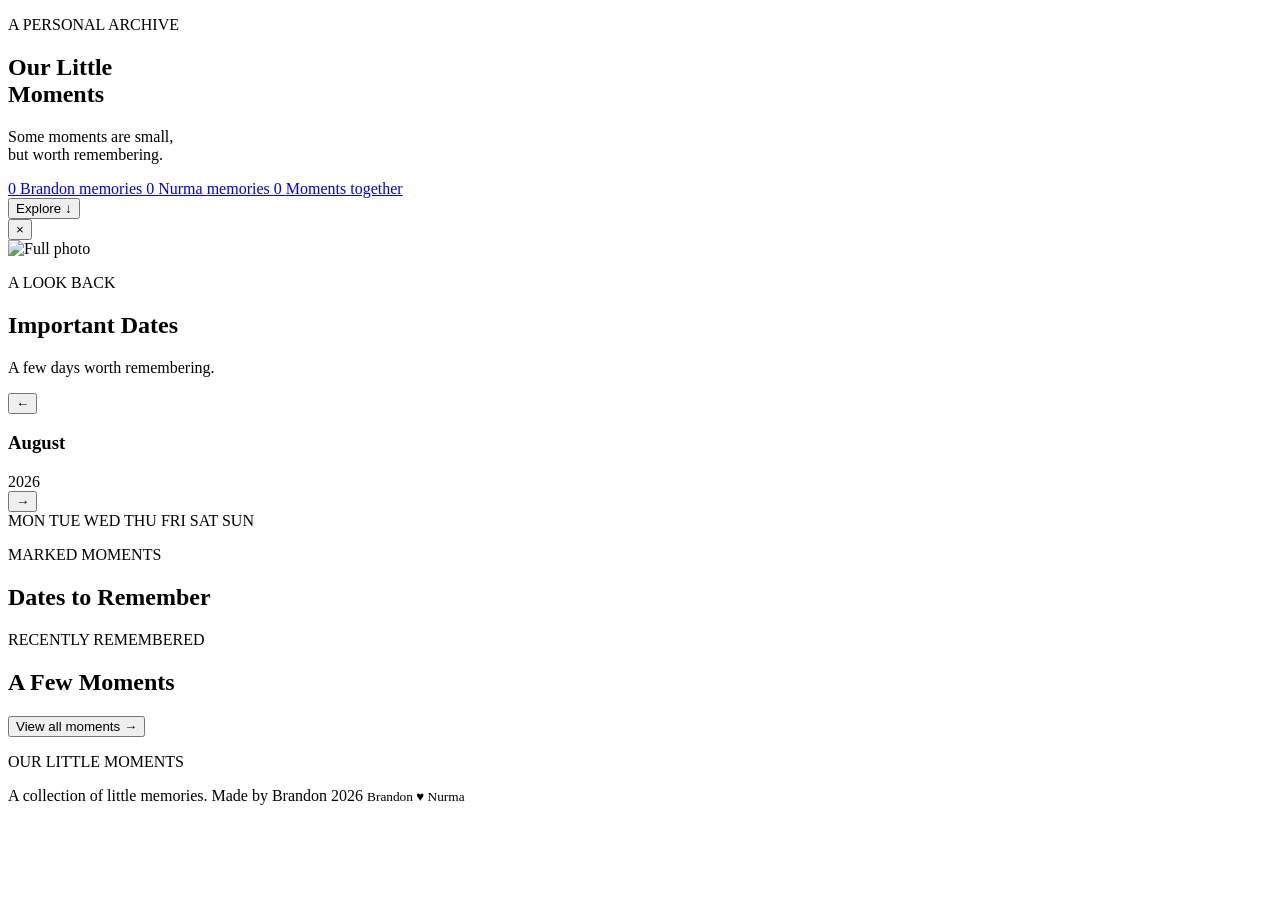
==== index.html @ 457f75f1 "Initial commit" ====
<!DOCTYPE html>
<html lang="en">

<head>

  <meta charset="UTF-8" />

  <meta
    name="viewport"
    content="width=device-width, initial-scale=1.0"
  />

  <title>Our Little Moments</title>


  <!-- =========================================
       GOOGLE FONTS
  ========================================== -->

  <link
    rel="preconnect"
    href="https://fonts.googleapis.com"
  >

  <link
    rel="preconnect"
    href="https://fonts.googleapis.com"
    crossorigin
  >

  <link
    href="https://fonts.googleapis.com/css2?family=Cormorant+Garamond:wght@400;500;600&family=DM+Sans:wght@400;500;600&display=swap"
    rel="stylesheet"
  >


  <!-- =========================================
       MAIN CSS
  ========================================== -->

  <link
    rel="stylesheet"
    href="style.css"
  />

</head>


<body>


  <!-- =========================================
       HERO
  ========================================== -->

  <section class="hero">

    <div class="hero-content">


      <p class="eyebrow">
        A PERSONAL ARCHIVE
      </p>


      <h1>
        Our Little<br>
        Moments
      </h1>


      <p class="hero-description">
        Some moments are small,<br>
        but worth remembering.
      </p>


      <!-- =====================================
           LITTLE SUMMARY
      ====================================== -->

      <div class="hero-summary">


        <!-- ===================================
             BRANDON
        ==================================== -->

        <a
          href="brandon.html"
          class="summary-item hero-summary-item"
          data-category="brandon"
        >

          <span
            id="brandonCount"
            class="summary-number"
          >
            0
          </span>

          <span class="summary-label">
            Brandon
          </span>

          <span class="summary-description">
            memories
          </span>

        </a>


        <!-- ===================================
             NURMA
        ==================================== -->

        <a
          href="nurma.html"
          class="summary-item hero-summary-item"
          data-category="nurma"
        >

          <span
            id="nurmaCount"
            class="summary-number"
          >
            0
          </span>

          <span class="summary-label">
            Nurma
          </span>

          <span class="summary-description">
            memories
          </span>

        </a>


        <!-- ===================================
             MOMENTS
        ==================================== -->

        <a
          href="moments.html"
          class="summary-item hero-summary-item"
          data-category="moments"
        >

          <span
            id="momentsCount"
            class="summary-number"
          >
            0
          </span>

          <span class="summary-label">
            Moments
          </span>

          <span class="summary-description">
            together
          </span>

        </a>


      </div>


      <!-- =====================================
           EXPLORE BUTTON
      ====================================== -->

      <button
        class="explore-button"
        onclick="scrollToMoments()"
      >

        Explore

        <span>
          ↓
        </span>

      </button>


    </div>

  </section>


  <!-- =========================================
       PHOTO LIGHTBOX
  ========================================== -->

  <div
    id="photoLightbox"
    class="photo-lightbox"
    onclick="closePhotoPreview()"
  >


    <!-- CLOSE BUTTON -->

    <button
      class="photo-lightbox-close"
      onclick="event.stopPropagation(); closePhotoPreview()"
      aria-label="Close photo"
    >
      ×
    </button>


    <!-- LIGHTBOX CONTENT -->

    <div
      class="photo-lightbox-content"
      onclick="event.stopPropagation()"
    >

      <img
        id="photoLightboxImage"
        class="photo-lightbox-image"
        src=""
        alt="Full photo"
      >


      <div
        id="photoLightboxCaption"
        class="photo-lightbox-caption"
      ></div>


    </div>

  </div>


  <!-- =========================================
       MAIN CONTENT
  ========================================== -->

  <main id="moments">


    <!-- =======================================
         CALENDAR
    ======================================== -->

    <section class="calendar-section">


      <!-- SECTION HEADING -->

      <div class="section-heading">

        <p class="eyebrow">
          A LOOK BACK
        </p>

        <h2>
          Important Dates
        </h2>

        <p>
          A few days worth remembering.
        </p>

      </div>


      <!-- =====================================
           CALENDAR CONTAINER
      ====================================== -->

      <div class="calendar-container">


        <!-- CALENDAR HEADER -->

        <div class="calendar-header">


          <!-- PREVIOUS MONTH -->

          <button
            id="previousMonth"
            class="calendar-nav"
            aria-label="Previous month"
          >
            ←
          </button>


          <!-- CURRENT MONTH -->

          <div>

            <h3 id="calendarMonth">
              August
            </h3>

            <span id="calendarYear">
              2026
            </span>

          </div>


          <!-- NEXT MONTH -->

          <button
            id="nextMonth"
            class="calendar-nav"
            aria-label="Next month"
          >
            →
          </button>


        </div>


        <!-- ===================================
             WEEKDAYS
        ==================================== -->

        <div class="calendar-weekdays">

          <span>
            MON
          </span>

          <span>
            TUE
          </span>

          <span>
            WED
          </span>

          <span>
            THU
          </span>

          <span>
            FRI
          </span>

          <span>
            SAT
          </span>

          <span>
            SUN
          </span>

        </div>


        <!-- ===================================
             CALENDAR DAYS
        ==================================== -->

        <div
          id="calendarDays"
          class="calendar-days"
        ></div>


      </div>


      <!-- =====================================
           SELECTED DATE
      ====================================== -->

      <div
        id="selectedMoment"
        class="selected-moment hidden"
      ></div>


    </section>


    <!-- =======================================
         IMPORTANT DATES LIST
    ======================================== -->

    <section class="important-section">


      <!-- SECTION HEADING -->

      <div class="section-heading">

        <p class="eyebrow">
          MARKED MOMENTS
        </p>

        <h2>
          Dates to Remember
        </h2>

      </div>


      <!-- IMPORTANT DATES -->

      <div
        id="importantDates"
        class="important-dates"
      ></div>


    </section>


    <!-- =======================================
         FEATURED MOMENTS
    ======================================== -->

    <section class="featured-section">


      <!-- SECTION HEADING -->

      <div class="section-heading">

        <p class="eyebrow">
          RECENTLY REMEMBERED
        </p>

        <h2>
          A Few Moments
        </h2>

      </div>


      <!-- FEATURED MOMENTS -->

      <div
        id="featuredMoments"
        class="featured-moments"
      ></div>


      <!-- VIEW ALL -->

      <div class="view-all-container">

        <button
          class="text-button"
          onclick="openMoments()"
        >
          View all moments →
        </button>

      </div>


    </section>


  </main>


  <!-- =========================================
       FOOTER
  ========================================== -->

  <footer>


    <!-- =====================================
         FOOTER TITLE
    ====================================== -->

    <p class="footer-title">
      OUR LITTLE MOMENTS
    </p>


    <!-- =====================================
         FOOTER SUBTITLE
    ====================================== -->

    <span class="footer-subtitle">
      A collection of little memories.
    </span>


    <!-- =====================================
         SITE CREDIT
    ====================================== -->

    <span class="site-credit">
      Made by Brandon 2026
    </span>


    <!-- =====================================
         RELATIONSHIP MARK
    ====================================== -->

    <small class="site-watermark">

      <span class="watermark-name">
        Brandon
      </span>

      <span
        class="heart-icon"
        aria-label="love"
      >
        ♥
      </span>

      <span class="watermark-name">
        Nurma
      </span>

    </small>


  </footer>


  <!-- =========================================
       JAVASCRIPT
  ========================================== -->

  <script src="script.js"></script>


</body>

</html>
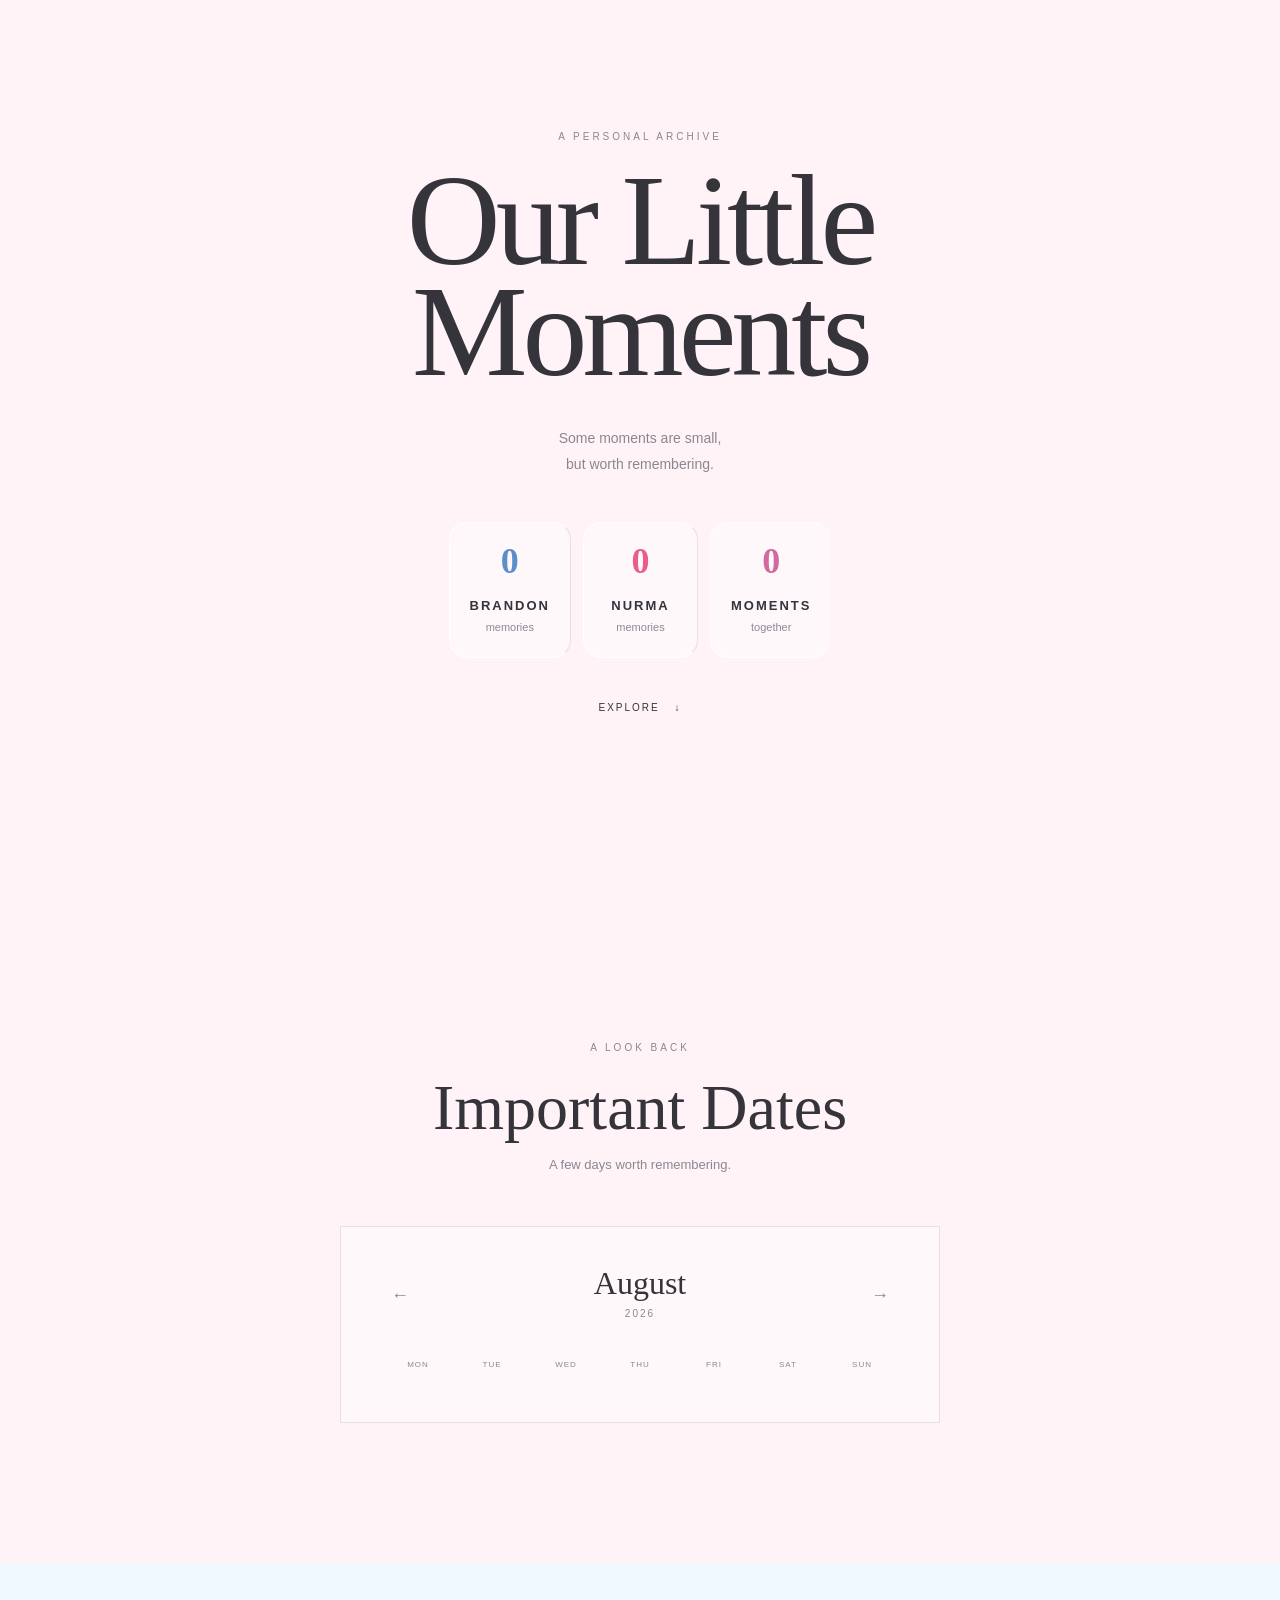
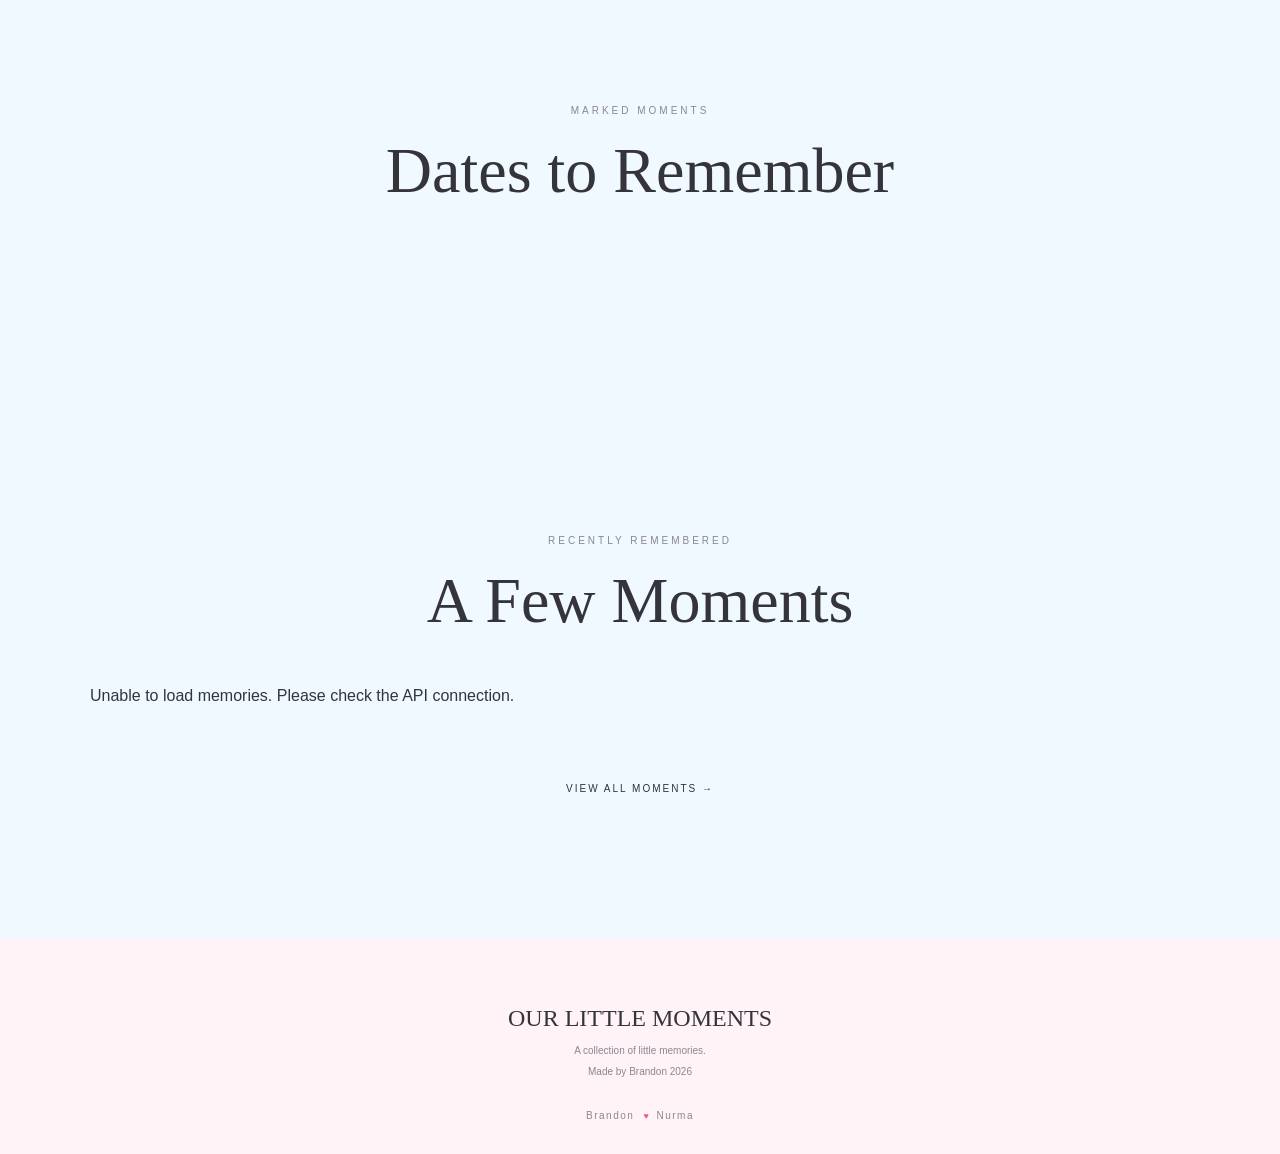
==== commit 22352f4c: "Update homepage moments section" ====
--- a/index.html
+++ b/index.html
@@ -185,6 +185,24 @@
         </span>
 
       </button>
+
+
+      <!-- =====================================
+           RECENT PHOTO PREVIEW
+           3 FOTO TERBARU DARI MOMENTS
+      ====================================== -->
+
+      <div
+        id="recentMomentsPreview"
+        class="recent-moments-preview"
+      >
+
+        <!--
+          Foto akan dimasukkan otomatis
+          oleh JavaScript dari Apps Script API.
+        -->
+
+      </div>
 
 
     </div>
--- a/style.css
+++ b/style.css
@@ -0,0 +1,2838 @@
+/* ============================================
+   GLOBAL
+============================================ */
+
+:root {
+
+  /* =========================
+     BACKGROUND
+  ========================= */
+
+  --background: #FFF3F8;
+  --surface: #EFF9FF;
+
+
+  /* =========================
+     PRIMARY COLORS
+  ========================= */
+
+  --pink-soft: #FFF3F8;
+  --pink-hard: #E85D91;
+
+
+  /* =========================
+     SECONDARY COLORS
+  ========================= */
+
+  --blue-soft: #EFF9FF;
+  --blue-hard: #3FA9D8;
+
+
+  /* =========================
+     NEUTRAL
+  ========================= */
+
+  --text: #34343A;
+  --muted: #8B8790;
+  --border: #EADDE4;
+  --white: #FFFFFF;
+
+}
+
+
+* {
+
+  margin: 0;
+  padding: 0;
+  box-sizing: border-box;
+
+}
+
+
+html {
+
+  scroll-behavior: smooth;
+
+}
+
+
+body {
+
+  background: var(--background);
+  color: var(--text);
+
+  font-family:
+    "DM Sans",
+    sans-serif;
+
+  line-height: 1.6;
+
+}
+
+
+button {
+
+  font-family: inherit;
+
+}
+
+
+
+
+
+/* ============================================
+   HERO
+============================================ */
+
+.hero {
+
+  min-height: 100vh;
+
+  display: flex;
+
+  align-items: center;
+  justify-content: center;
+
+  text-align: center;
+
+  padding: 40px 24px;
+
+}
+
+
+.hero-content {
+
+  width: 100%;
+
+  max-width: 760px;
+
+}
+
+
+.eyebrow {
+
+  font-size: 10px;
+
+  letter-spacing: 3px;
+
+  text-transform: uppercase;
+
+  color: var(--muted);
+
+  margin-bottom: 20px;
+
+}
+
+
+.hero h1 {
+
+  font-family:
+    "Cormorant Garamond",
+    serif;
+
+  font-size:
+    clamp(
+      64px,
+      14vw,
+      130px
+    );
+
+  font-weight: 500;
+
+  line-height: 0.85;
+
+  letter-spacing: -3px;
+
+  margin-bottom: 40px;
+
+}
+
+
+.hero-description {
+
+  color: var(--muted);
+
+  font-size: 14px;
+
+  line-height: 1.8;
+
+  margin-bottom: 45px;
+
+}
+
+
+.explore-button {
+
+  background: none;
+
+  border: none;
+
+  color: var(--text);
+
+  text-transform: uppercase;
+
+  letter-spacing: 2px;
+
+  font-size: 10px;
+
+  cursor: pointer;
+
+}
+
+
+.explore-button span {
+
+  display: inline-block;
+
+  margin-left: 10px;
+
+  transition:
+    transform 0.3s ease;
+
+}
+
+
+.explore-button:hover span {
+
+  transform:
+    translateY(4px);
+
+}
+
+
+
+
+
+/* ============================================
+   HERO SUMMARY
+============================================ */
+
+.hero-summary {
+
+  display: flex;
+
+  justify-content: center;
+
+  align-items: stretch;
+
+  gap: 12px;
+
+  margin:
+    30px 0 35px;
+
+}
+
+
+.hero-summary-item {
+
+  min-width: 115px;
+
+  padding:
+    18px 14px;
+
+  display: flex;
+
+  flex-direction: column;
+
+  align-items: center;
+
+  justify-content: center;
+
+  text-decoration: none;
+
+  background:
+    rgba(255, 255, 255, 0.45);
+
+  border:
+    1px solid
+    rgba(255, 255, 255, 0.7);
+
+  border-radius: 18px;
+
+  transition:
+    transform 0.25s ease,
+    box-shadow 0.25s ease,
+    background 0.25s ease;
+
+}
+
+
+.hero-summary-item:hover {
+
+  transform:
+    translateY(-5px);
+
+  background:
+    rgba(255, 255, 255, 0.75);
+
+  box-shadow:
+    0 12px 30px
+    rgba(70, 70, 90, 0.10);
+
+}
+
+
+.hero-summary-item .summary-number {
+
+  display: block;
+
+  font-family:
+    "Cormorant Garamond",
+    Georgia,
+    serif;
+
+  font-size: 36px;
+
+  font-weight: 600;
+
+  line-height: 1;
+
+  margin-bottom: 7px;
+
+}
+
+
+.hero-summary-item .summary-label {
+
+  font-size: 13px;
+
+  font-weight: 600;
+
+  color:
+    #34343d;
+
+}
+
+
+.hero-summary-item .summary-description {
+
+  margin-top: 3px;
+
+  font-size: 11px;
+
+  color:
+    #8a8a96;
+
+}
+
+
+
+
+
+/* ============================================
+   BRANDON
+============================================ */
+
+.hero-summary-item[data-category="brandon"]
+.summary-number {
+
+  color:
+    #5b8fc9;
+
+}
+
+
+
+
+
+/* ============================================
+   NURMA
+============================================ */
+
+.hero-summary-item[data-category="nurma"]
+.summary-number {
+
+  color:
+    #e85d8c;
+
+}
+
+
+
+
+
+/* ============================================
+   MOMENTS
+============================================ */
+
+.hero-summary-item[data-category="moments"]
+.summary-number {
+
+  color:
+    #d36a9d;
+
+}
+
+
+
+
+
+/* ============================================
+   RECENT MOMENTS PREVIEW
+============================================ */
+
+/*
+   A FEW MOMENTS
+
+   Urutan:
+   OLDEST → NEWEST
+
+   Berbeda dengan Featured Moments
+   yang tetap:
+   NEWEST → OLDEST
+
+   Desktop:
+   - Bisa horizontal scroll
+   - Scrollbar disembunyikan
+   - Tidak menggunakan carousel animation
+
+   Mobile:
+   - Tetap bisa swipe ke kanan
+   - Scroll horizontal native
+*/
+
+
+.recent-moments-preview {
+
+  width: 100%;
+
+  max-width: 1100px;
+
+  margin:
+    32px auto 0;
+
+  overflow-x: auto;
+  overflow-y: hidden;
+
+  position: relative;
+
+  /*
+   * Native horizontal scrolling.
+   */
+
+  -webkit-overflow-scrolling: touch;
+
+  /*
+   * Scrollbar disembunyikan
+   * tetapi scrolling tetap aktif.
+   */
+
+  scrollbar-width: none;
+
+  /*
+   * Optional smooth scrolling
+   * saat browser melakukan scroll.
+   */
+
+  scroll-behavior: smooth;
+
+}
+
+
+/*
+ * Chrome / Safari / Edge
+ */
+
+.recent-moments-preview::-webkit-scrollbar {
+
+  display: none;
+
+}
+
+
+
+
+
+/* ============================================
+   RECENT PREVIEW WRAPPER
+============================================ */
+
+.recent-preview-wrapper {
+
+  width: max-content;
+
+  min-width: 100%;
+
+  overflow: visible;
+
+}
+
+
+
+
+
+/* ============================================
+   RECENT PREVIEW TRACK
+============================================ */
+
+.recent-preview-track {
+
+  display: flex;
+
+  align-items: stretch;
+
+  justify-content: flex-start;
+
+  flex-wrap: nowrap;
+
+  width: max-content;
+
+  max-width: none;
+
+  gap: 14px;
+
+  /*
+   * Jangan menggunakan:
+   *
+   * justify-content: center;
+   *
+   * Track harus dimulai dari kiri
+   * agar urutan oldest → newest
+   * dapat dibaca secara natural.
+   */
+
+  will-change: transform;
+
+  transform:
+    translate3d(0, 0, 0);
+
+}
+
+
+
+
+
+/* ============================================
+   RECENT PREVIEW ITEM
+============================================ */
+
+.recent-preview-item {
+
+  position: relative;
+
+  flex:
+    0 0 165px;
+
+  width: 165px;
+
+  min-width: 165px;
+
+  height: 210px;
+
+  overflow: hidden;
+
+  border-radius: 14px;
+
+  background:
+    rgba(255, 255, 255, 0.45);
+
+  border:
+    1px solid
+    rgba(255, 255, 255, 0.75);
+
+  box-shadow:
+    0 12px 35px
+    rgba(70, 70, 90, 0.10);
+
+  opacity: 1;
+
+  transform:
+    translate3d(0, 0, 0);
+
+}
+
+
+
+
+
+/* ============================================
+   RECENT PREVIEW IMAGE
+============================================ */
+
+.recent-preview-item img {
+
+  width: 100%;
+
+  height: 100%;
+
+  display: block;
+
+  object-fit: cover;
+
+  cursor: pointer;
+
+  flex-shrink: 0;
+
+  user-select: none;
+
+  -webkit-user-drag: none;
+
+  transition:
+    transform 0.8s ease;
+
+}
+
+
+
+
+
+/* ============================================
+   PHOTO HOVER
+============================================ */
+
+.recent-preview-item:hover img {
+
+  transform:
+    scale(1.04);
+
+}
+
+
+
+
+
+/* ============================================
+   REMOVE ENTER / EXIT EFFECT
+============================================ */
+
+.recent-preview-item.exiting {
+
+  opacity: 1;
+
+  transform:
+    translate3d(0, 0, 0);
+
+}
+
+
+.recent-preview-item.entering {
+
+  animation: none;
+
+  opacity: 1;
+
+  transform:
+    translate3d(0, 0, 0);
+
+}
+
+
+
+
+
+/* ============================================
+   EMPTY STATE
+============================================ */
+
+.recent-moments-preview:empty {
+
+  display: none;
+
+}
+
+
+
+
+
+/* ============================================
+   MAIN
+============================================ */
+
+main {
+
+  width: 100%;
+
+  overflow: hidden;
+
+}
+
+
+section {
+
+  padding:
+    100px
+    24px;
+
+}
+
+
+.section-heading {
+
+  max-width: 600px;
+
+  margin:
+    0 auto 50px;
+
+  text-align: center;
+
+}
+
+
+.section-heading h2 {
+
+  font-family:
+    "Cormorant Garamond",
+    serif;
+
+  font-size:
+    clamp(
+      42px,
+      8vw,
+      64px
+    );
+
+  font-weight: 500;
+
+  line-height: 1;
+
+  margin-bottom: 15px;
+
+}
+
+
+.section-heading p:not(.eyebrow) {
+
+  color: var(--muted);
+
+  font-size: 13px;
+
+}
+
+
+
+
+
+/* ============================================
+   CALENDAR
+============================================ */
+
+.calendar-section {
+
+  max-width: 900px;
+
+  margin: auto;
+
+}
+
+
+.calendar-container {
+
+  max-width: 600px;
+
+  margin: auto;
+
+  background:
+    rgba(255, 255, 255, 0.35);
+
+  border:
+    1px solid
+    var(--border);
+
+  padding:
+    30px 20px;
+
+}
+
+
+.calendar-header {
+
+  display: flex;
+
+  align-items: center;
+
+  justify-content: space-between;
+
+  text-align: center;
+
+  margin-bottom: 35px;
+
+}
+
+
+.calendar-header h3 {
+
+  font-family:
+    "Cormorant Garamond",
+    serif;
+
+  font-size: 32px;
+
+  font-weight: 500;
+
+  line-height: 1;
+
+}
+
+
+.calendar-header span {
+
+  font-size: 10px;
+
+  letter-spacing: 2px;
+
+  color: var(--muted);
+
+}
+
+
+.calendar-nav {
+
+  border: none;
+
+  background: none;
+
+  font-size: 18px;
+
+  color: var(--muted);
+
+  cursor: pointer;
+
+  padding: 10px;
+
+}
+
+
+.calendar-weekdays,
+.calendar-days {
+
+  display: grid;
+
+  grid-template-columns:
+    repeat(7, 1fr);
+
+}
+
+
+.calendar-weekdays {
+
+  margin-bottom: 10px;
+
+}
+
+
+.calendar-weekdays span {
+
+  text-align: center;
+
+  font-size: 8px;
+
+  letter-spacing: 1px;
+
+  color: var(--muted);
+
+}
+
+
+.calendar-day {
+
+  position: relative;
+
+  height: 52px;
+
+  display: flex;
+
+  align-items: center;
+
+  justify-content: center;
+
+  cursor: default;
+
+  font-size: 12px;
+
+}
+
+
+
+
+
+/* ============================================
+   MEMORY DATE
+============================================ */
+
+.calendar-day.has-memory {
+
+  cursor: pointer;
+
+}
+
+
+.calendar-day.has-memory::after {
+
+  content: "";
+
+  position: absolute;
+
+  bottom: 7px;
+
+  width: 4px;
+
+  height: 4px;
+
+  border-radius: 50%;
+
+  background:
+    var(--pink-hard);
+
+}
+
+
+
+
+
+/* ============================================
+   TODAY
+============================================ */
+
+.calendar-day.today {
+
+  color:
+    var(--pink-hard);
+
+  font-weight: 700;
+
+}
+
+
+.calendar-day.today span {
+
+  position: relative;
+
+  z-index: 2;
+
+}
+
+
+.calendar-day.today::before {
+
+  content: "";
+
+  position: absolute;
+
+  width: 34px;
+
+  height: 34px;
+
+  border-radius: 50%;
+
+  border:
+    1px solid
+    rgba(232, 93, 145, 0.45);
+
+  background:
+    rgba(255, 255, 255, 0.55);
+
+  z-index: 0;
+
+}
+
+
+
+
+
+/* ============================================
+   TODAY + MEMORY
+============================================ */
+
+.calendar-day.today.has-memory::after {
+
+  background:
+    var(--pink-hard);
+
+}
+
+
+
+
+
+/* ============================================
+   SELECTED DATE
+============================================ */
+
+.calendar-day.selected {
+
+  color:
+    var(--white);
+
+  font-weight: 600;
+
+}
+
+
+.calendar-day.selected::before {
+
+  content: "";
+
+  position: absolute;
+
+  width: 34px;
+
+  height: 34px;
+
+  border-radius: 50%;
+
+  background:
+    var(--pink-hard);
+
+  z-index: 0;
+
+}
+
+
+.calendar-day.selected span {
+
+  position: relative;
+
+  z-index: 1;
+
+}
+
+
+
+
+
+/* ============================================
+   TODAY + SELECTED
+============================================ */
+
+.calendar-day.today.selected {
+
+  color:
+    var(--white);
+
+}
+
+
+.calendar-day.today.selected::before {
+
+  width: 36px;
+
+  height: 36px;
+
+  background:
+    var(--pink-hard);
+
+  border:
+    2px solid
+    rgba(255, 255, 255, 0.85);
+
+  box-shadow:
+    0 0 0 2px
+    rgba(232, 93, 145, 0.22);
+
+}
+
+
+.calendar-day.empty {
+
+  cursor: default;
+
+}
+
+
+
+
+
+/* ============================================
+   SELECTED MOMENT
+============================================ */
+
+.selected-moment {
+
+  max-width: 600px;
+
+  margin:
+    30px auto 0;
+
+  padding:
+    25px;
+
+  border-top:
+    1px solid
+    var(--border);
+
+  text-align: center;
+
+  animation:
+    fadeUp 0.4s ease;
+
+}
+
+
+.selected-moment.hidden {
+
+  display: none;
+
+}
+
+
+.selected-date {
+
+  font-size: 10px;
+
+  letter-spacing: 2px;
+
+  text-transform: uppercase;
+
+  color: var(--muted);
+
+}
+
+
+.selected-location {
+
+  font-family:
+    "Cormorant Garamond",
+    serif;
+
+  font-size: 28px;
+
+  margin-top: 5px;
+
+}
+
+
+.selected-description {
+
+  font-size: 13px;
+
+  color: var(--muted);
+
+  margin-top: 5px;
+
+}
+
+
+.selected-photo {
+
+  width: 100%;
+
+  max-height: 350px;
+
+  object-fit: cover;
+
+  margin-top: 20px;
+
+}
+
+
+
+
+
+/* ============================================
+   IMPORTANT DATES
+============================================ */
+
+.important-section {
+
+  background:
+    var(--surface);
+
+}
+
+
+.important-dates {
+
+  max-width: 700px;
+
+  margin: auto;
+
+}
+
+
+.important-date {
+
+  display: flex;
+
+  align-items: center;
+
+  gap: 25px;
+
+  padding:
+    22px 0;
+
+  border-bottom:
+    1px solid
+    var(--border);
+
+  cursor: pointer;
+
+}
+
+
+.important-date:first-child {
+
+  border-top:
+    1px solid
+    var(--border);
+
+}
+
+
+.important-date-number {
+
+  min-width: 60px;
+
+  font-family:
+    "Cormorant Garamond",
+    serif;
+
+  font-size: 30px;
+
+}
+
+
+.important-date-info {
+
+  flex: 1;
+
+}
+
+
+.important-date-title {
+
+  font-size: 13px;
+
+}
+
+
+.important-date-location {
+
+  font-size: 11px;
+
+  color: var(--muted);
+
+}
+
+
+.important-date-arrow {
+
+  color: var(--muted);
+
+}
+
+
+
+
+
+/* ============================================
+   SUMMARY
+============================================ */
+
+.summary-section {
+
+  max-width: 900px;
+
+  margin: auto;
+
+}
+
+
+.summary-grid {
+
+  display: grid;
+
+  grid-template-columns:
+    repeat(3, 1fr);
+
+  max-width: 750px;
+
+  margin: auto;
+
+}
+
+
+.summary-item {
+
+  text-align: center;
+
+  padding:
+    20px;
+
+  border-right:
+    1px solid
+    var(--border);
+
+}
+
+
+.summary-item:last-child {
+
+  border-right: none;
+
+}
+
+
+.summary-number {
+
+  display: block;
+
+  font-family:
+    "Cormorant Garamond",
+    serif;
+
+  font-size: 58px;
+
+  line-height: 1;
+
+}
+
+
+.summary-label {
+
+  display: block;
+
+  text-transform: uppercase;
+
+  letter-spacing: 2px;
+
+  font-size: 9px;
+
+  margin-top: 10px;
+
+}
+
+
+.summary-description {
+
+  display: block;
+
+  font-size: 10px;
+
+  color: var(--muted);
+
+}
+
+
+
+
+
+/* ============================================
+   FEATURED MOMENTS
+============================================ */
+
+.featured-section {
+
+  background:
+    var(--surface);
+
+}
+
+
+.featured-moments {
+
+  display: flex;
+
+  gap: 20px;
+
+  overflow-x: auto;
+
+  max-width: 1100px;
+
+  margin: auto;
+
+  padding:
+    0 0 20px;
+
+  scrollbar-width: none;
+
+}
+
+
+.featured-moments::-webkit-scrollbar {
+
+  display: none;
+
+}
+
+
+.featured-card {
+
+  min-width: 280px;
+
+  max-width: 320px;
+
+}
+
+
+.featured-image {
+
+  width: 100%;
+
+  aspect-ratio: 4 / 5;
+
+  object-fit: cover;
+
+  display: block;
+
+}
+
+
+.featured-info {
+
+  padding-top: 15px;
+
+}
+
+
+.featured-date {
+
+  font-size: 9px;
+
+  letter-spacing: 2px;
+
+  color: var(--muted);
+
+  text-transform: uppercase;
+
+}
+
+
+.featured-title {
+
+  font-family:
+    "Cormorant Garamond",
+    serif;
+
+  font-size: 25px;
+
+  line-height: 1.1;
+
+  margin-top: 4px;
+
+}
+
+
+.featured-location {
+
+  font-size: 10px;
+
+  color: var(--muted);
+
+  margin-top: 4px;
+
+}
+
+
+.view-all-container {
+
+  text-align: center;
+
+  margin-top: 45px;
+
+}
+
+
+.text-button {
+
+  border: none;
+
+  background: none;
+
+  font-size: 10px;
+
+  text-transform: uppercase;
+
+  letter-spacing: 2px;
+
+  cursor: pointer;
+
+  color: var(--text);
+
+}
+
+
+
+
+
+/* ============================================
+   FOOTER
+============================================ */
+
+footer {
+
+  position: relative;
+
+  text-align: center;
+
+  padding:
+    60px 24px 30px;
+
+}
+
+
+footer p {
+
+  font-family:
+    "Cormorant Garamond",
+    serif;
+
+  font-size: 24px;
+
+}
+
+
+footer span {
+
+  font-size: 10px;
+
+  color: var(--muted);
+
+  margin-top: 5px;
+
+}
+
+
+
+
+
+/* ============================================
+   FOOTER SUBTITLE
+============================================ */
+
+.footer-subtitle {
+
+  display: block;
+
+}
+
+
+
+
+
+/* ============================================
+   FOOTER SITE CREDIT
+============================================ */
+
+.site-credit {
+
+  display: block;
+
+}
+
+
+
+
+
+/* ============================================
+   RELATIONSHIP WATERMARK
+============================================ */
+
+.site-watermark {
+
+  display: block;
+
+  margin-top: 28px;
+
+  font-family:
+    "DM Sans",
+    sans-serif;
+
+  font-size: 8px;
+
+  font-weight: 500;
+
+  letter-spacing: 1.5px;
+
+  color:
+    rgba(90, 86, 94, 0.62);
+
+  text-transform: none;
+
+  user-select: none;
+
+  transition:
+    opacity 0.25s ease;
+
+}
+
+
+.site-watermark:hover {
+
+  opacity: 0.8;
+
+}
+
+
+
+
+
+/* ============================================
+   HEART ICON
+============================================ */
+
+.site-watermark .heart-icon {
+
+  display: inline;
+
+  margin: 0 5px;
+
+  color: var(--pink-hard);
+
+  font-size: 9px;
+
+  letter-spacing: 0;
+
+  vertical-align: middle;
+
+}
+
+
+
+
+
+/* ============================================
+   ANIMATION
+============================================ */
+
+@keyframes fadeUp {
+
+  from {
+
+    opacity: 0;
+
+    transform:
+      translateY(10px);
+
+  }
+
+  to {
+
+    opacity: 1;
+
+    transform:
+      translateY(0);
+
+  }
+
+}
+
+
+
+
+
+/* ============================================
+   PHOTO LIGHTBOX
+============================================ */
+
+.photo-lightbox {
+
+  position: fixed;
+
+  inset: 0;
+
+  z-index: 9999;
+
+  display: flex;
+
+  align-items: center;
+
+  justify-content: center;
+
+  padding: 24px;
+
+  background:
+    rgba(20, 20, 30, 0.94);
+
+  opacity: 0;
+
+  visibility: hidden;
+
+  transition:
+    opacity 0.25s ease,
+    visibility 0.25s ease;
+
+}
+
+
+.photo-lightbox.active {
+
+  opacity: 1;
+
+  visibility: visible;
+
+}
+
+
+.photo-lightbox-content {
+
+  position: relative;
+
+  display: flex;
+
+  flex-direction: column;
+
+  align-items: center;
+
+  justify-content: center;
+
+  max-width: 95vw;
+
+  max-height: 95vh;
+
+}
+
+
+.photo-lightbox-image {
+
+  display: block;
+
+  max-width: 95vw;
+
+  max-height: 85vh;
+
+  width: auto;
+
+  height: auto;
+
+  object-fit: contain;
+
+  border-radius: 12px;
+
+  box-shadow:
+    0 20px 60px
+    rgba(0, 0, 0, 0.35);
+
+}
+
+
+.photo-lightbox-caption {
+
+  margin-top: 16px;
+
+  max-width: 700px;
+
+  color: white;
+
+  font-size: 14px;
+
+  line-height: 1.5;
+
+  text-align: center;
+
+  opacity: 0.9;
+
+}
+
+
+.photo-lightbox-close {
+
+  position: absolute;
+
+  top: 20px;
+
+  right: 24px;
+
+  z-index: 10000;
+
+  width: 44px;
+
+  height: 44px;
+
+  border: none;
+
+  border-radius: 50%;
+
+  background:
+    rgba(255, 255, 255, 0.16);
+
+  color: white;
+
+  font-size: 30px;
+
+  line-height: 1;
+
+  cursor: pointer;
+
+  display: flex;
+
+  align-items: center;
+
+  justify-content: center;
+
+  transition:
+    background 0.2s ease,
+    transform 0.2s ease;
+
+}
+
+
+.photo-lightbox-close:hover {
+
+  background:
+    rgba(255, 255, 255, 0.28);
+
+  transform:
+    scale(1.05);
+
+}
+
+
+
+
+
+/* ============================================
+   PHOTO INTERACTION
+============================================ */
+
+.selected-photo,
+.featured-image {
+
+  cursor: pointer;
+
+}
+
+
+.selected-photo:hover,
+.featured-image:hover {
+
+  transform:
+    scale(1.015);
+
+}
+
+
+
+
+
+/* ============================================
+   DESKTOP
+============================================ */
+
+@media (min-width: 768px) {
+
+  section {
+
+    padding:
+      140px 40px;
+
+  }
+
+
+  .hero h1 {
+
+    letter-spacing: -5px;
+
+  }
+
+
+  .calendar-container {
+
+    padding:
+      40px;
+
+  }
+
+
+  .calendar-day {
+
+    height: 65px;
+
+  }
+
+
+  .calendar-day.selected::before {
+
+    width: 40px;
+
+    height: 40px;
+
+  }
+
+
+  .calendar-day.today::before {
+
+    width: 40px;
+
+    height: 40px;
+
+  }
+
+
+  .calendar-day.today.selected::before {
+
+    width: 42px;
+
+    height: 42px;
+
+  }
+
+
+
+
+
+  /* =========================================
+     DESKTOP A FEW MOMENTS
+  ========================================== */
+
+  /*
+   * Pada desktop sekarang section ini
+   * TIDAK lagi dikunci pada 3 foto.
+   *
+   * User dapat melakukan:
+   *
+   * ← scroll kiri
+   * → scroll kanan
+   *
+   * menggunakan mouse wheel / trackpad /
+   * shift + wheel / scrollbar jika diperlukan.
+   */
+
+  .recent-moments-preview {
+
+    width: 100%;
+
+    max-width: 1100px;
+
+    margin-top: 36px;
+
+    margin-left: auto;
+
+    margin-right: auto;
+
+    overflow-x: auto;
+
+    overflow-y: hidden;
+
+    padding:
+      0 0 16px;
+
+    scrollbar-width: none;
+
+    -webkit-overflow-scrolling: touch;
+
+    scroll-behavior: smooth;
+
+  }
+
+
+  .recent-moments-preview::-webkit-scrollbar {
+
+    display: none;
+
+  }
+
+
+  .recent-preview-wrapper {
+
+    width: max-content;
+
+    min-width: 100%;
+
+  }
+
+
+  .recent-preview-track {
+
+    gap: 16px;
+
+    width: max-content;
+
+    max-width: none;
+
+  }
+
+
+  .recent-preview-item {
+
+    flex:
+      0 0 180px;
+
+    width: 180px;
+
+    min-width: 180px;
+
+    height: 230px;
+
+    border-radius: 16px;
+
+  }
+
+}
+
+
+
+
+
+/* ============================================
+   MOBILE
+============================================ */
+
+@media (max-width: 600px) {
+
+  body {
+
+    overflow-x: hidden;
+
+  }
+
+
+  section {
+
+    padding:
+      80px 20px;
+
+  }
+
+
+
+
+
+  /* =========================================
+     HERO
+  ========================================== */
+
+  .hero {
+
+    min-height: 100svh;
+
+    padding:
+      30px 24px;
+
+    display: flex;
+
+    align-items: center;
+
+    justify-content: center;
+
+  }
+
+
+  .hero-content {
+
+    width: 100%;
+
+    max-width: 380px;
+
+  }
+
+
+  .hero h1 {
+
+    font-size:
+      clamp(
+        64px,
+        20vw,
+        92px
+      );
+
+    line-height: 0.82;
+
+    letter-spacing: -3px;
+
+    margin-bottom: 32px;
+
+  }
+
+
+  .hero-description {
+
+    font-size: 13px;
+
+    line-height: 1.7;
+
+    margin-bottom: 38px;
+
+  }
+
+
+
+
+
+  /* =========================================
+     HERO SUMMARY
+  ========================================== */
+
+  .hero-summary {
+
+    width: 100%;
+
+    gap: 8px;
+
+    margin:
+      25px 0 30px;
+
+  }
+
+
+  .hero-summary-item {
+
+    min-width: 0;
+
+    flex: 1;
+
+    padding:
+      15px 8px;
+
+    border-radius: 15px;
+
+  }
+
+
+  .hero-summary-item .summary-number {
+
+    font-size: 30px;
+
+  }
+
+
+  .hero-summary-item .summary-label {
+
+    font-size: 11px;
+
+  }
+
+
+  .hero-summary-item .summary-description {
+
+    font-size: 9px;
+
+  }
+
+
+
+
+
+  /* =========================================
+     RECENT PHOTO PREVIEW MOBILE
+  ========================================== */
+
+  /*
+   * MOBILE:
+   *
+   * Tetap horizontal scroll.
+   *
+   * 3 foto pertama terlihat.
+   *
+   * Foto berikutnya dapat di-swipe
+   * ke kanan secara native.
+   *
+   * Urutan:
+   *
+   * OLDEST → NEWEST
+   */
+
+  .recent-moments-preview {
+
+    width: 100%;
+
+    max-width: 100%;
+
+    margin-top: 28px;
+
+    margin-left: 0;
+
+    margin-right: 0;
+
+    padding:
+      0 0 10px;
+
+    overflow-x: auto;
+
+    overflow-y: hidden;
+
+    position: relative;
+
+    scrollbar-width: none;
+
+    -webkit-overflow-scrolling: touch;
+
+    scroll-behavior: smooth;
+
+  }
+
+
+  .recent-moments-preview::-webkit-scrollbar {
+
+    display: none;
+
+  }
+
+
+  .recent-preview-wrapper {
+
+    width: max-content;
+
+    min-width: 100%;
+
+  }
+
+
+  .recent-preview-track {
+
+    display: flex;
+
+    flex-wrap: nowrap;
+
+    justify-content: flex-start;
+
+    align-items: stretch;
+
+    width: max-content;
+
+    max-width: none;
+
+    gap: 10px;
+
+    transform:
+      translate3d(0, 0, 0);
+
+    will-change: transform;
+
+  }
+
+
+  .recent-preview-item {
+
+    flex:
+      0 0 108px;
+
+    width: 108px;
+
+    min-width: 108px;
+
+    height: 140px;
+
+    border-radius: 12px;
+
+    opacity: 1;
+
+    transform:
+      translate3d(0, 0, 0);
+
+  }
+
+
+  .recent-preview-item img {
+
+    width: 100%;
+
+    height: 100%;
+
+    object-fit: cover;
+
+  }
+
+
+
+
+
+  /* =========================================
+     SECTION HEADING
+  ========================================== */
+
+  .section-heading {
+
+    margin-bottom: 36px;
+
+  }
+
+
+  .section-heading .eyebrow {
+
+    margin-bottom: 14px;
+
+  }
+
+
+  .section-heading h2 {
+
+    font-size: 46px;
+
+    line-height: 0.95;
+
+    letter-spacing: -1px;
+
+  }
+
+
+  .section-heading p:not(.eyebrow) {
+
+    font-size: 12px;
+
+  }
+
+
+
+
+
+  /* =========================================
+     CALENDAR
+  ========================================== */
+
+  .calendar-section {
+
+    padding-left: 16px;
+
+    padding-right: 16px;
+
+  }
+
+
+  .calendar-container {
+
+    width: 100%;
+
+    padding:
+      24px 12px;
+
+    border-radius: 2px;
+
+  }
+
+
+  .calendar-header {
+
+    margin-bottom: 24px;
+
+  }
+
+
+  .calendar-header h3 {
+
+    font-size: 28px;
+
+  }
+
+
+  .calendar-header span {
+
+    font-size: 9px;
+
+  }
+
+
+  .calendar-nav {
+
+    width: 40px;
+
+    height: 40px;
+
+    padding: 0;
+
+    display: flex;
+
+    align-items: center;
+
+    justify-content: center;
+
+  }
+
+
+  .calendar-weekdays span {
+
+    font-size: 7px;
+
+  }
+
+
+  .calendar-day {
+
+    height: 46px;
+
+    font-size: 11px;
+
+  }
+
+
+  .calendar-day.selected::before {
+
+    width: 32px;
+
+    height: 32px;
+
+  }
+
+
+  .calendar-day.has-memory::after {
+
+    bottom: 4px;
+
+    width: 5px;
+
+    height: 5px;
+
+  }
+
+
+  .calendar-day.today::before {
+
+    width: 32px;
+
+    height: 32px;
+
+  }
+
+
+  .calendar-day.today.selected::before {
+
+    width: 34px;
+
+    height: 34px;
+
+  }
+
+
+
+
+
+  /* =========================================
+     SELECTED MOMENT
+  ========================================== */
+
+  .selected-moment {
+
+    padding:
+      24px 10px;
+
+    margin-top: 20px;
+
+  }
+
+
+  .selected-location {
+
+    font-size: 27px;
+
+  }
+
+
+  .selected-description {
+
+    font-size: 12px;
+
+    line-height: 1.6;
+
+  }
+
+
+  .selected-photo {
+
+    max-height: 420px;
+
+    object-fit: cover;
+
+    margin-top: 18px;
+
+  }
+
+
+
+
+
+  /* =========================================
+     IMPORTANT DATES
+  ========================================== */
+
+  .important-section {
+
+    padding:
+      80px 20px;
+
+  }
+
+
+  .important-date {
+
+    gap: 14px;
+
+    padding:
+      18px 0;
+
+  }
+
+
+  .important-date-number {
+
+    min-width: 48px;
+
+    font-size: 27px;
+
+  }
+
+
+  .important-date-number small {
+
+    display: block;
+
+    font-family:
+      "DM Sans",
+      sans-serif;
+
+    font-size: 8px;
+
+    text-transform: uppercase;
+
+    letter-spacing: 1px;
+
+    color: var(--muted);
+
+  }
+
+
+  .important-date-title {
+
+    font-size: 12px;
+
+    line-height: 1.45;
+
+  }
+
+
+  .important-date-location {
+
+    font-size: 10px;
+
+    margin-top: 3px;
+
+  }
+
+
+  .important-date-arrow {
+
+    font-size: 13px;
+
+  }
+
+
+
+
+
+  /* =========================================
+     SUMMARY
+  ========================================== */
+
+  .summary-section {
+
+    padding:
+      80px 20px;
+
+  }
+
+
+  .summary-grid {
+
+    display: grid;
+
+    grid-template-columns:
+      repeat(3, 1fr);
+
+    gap: 0;
+
+    width: 100%;
+
+  }
+
+
+  .summary-item {
+
+    padding:
+      10px 5px;
+
+    border-right:
+      1px solid
+      var(--border);
+
+    border-bottom: none;
+
+  }
+
+
+  .summary-item:last-child {
+
+    border-right: none;
+
+  }
+
+
+  .summary-number {
+
+    font-size: 44px;
+
+  }
+
+
+  .summary-label {
+
+    font-size: 8px;
+
+    letter-spacing: 1.5px;
+
+    margin-top: 8px;
+
+  }
+
+
+  .summary-description {
+
+    font-size: 9px;
+
+  }
+
+
+
+
+
+  /* =========================================
+     FEATURED MOMENTS
+  ========================================== */
+
+  .featured-section {
+
+    padding:
+      80px 0;
+
+  }
+
+
+  .featured-section .section-heading {
+
+    padding:
+      0 20px;
+
+  }
+
+
+  .featured-moments {
+
+    padding:
+      0 20px 20px;
+
+    gap: 14px;
+
+    scroll-snap-type:
+      x mandatory;
+
+  }
+
+
+  .featured-card {
+
+    min-width:
+      82vw;
+
+    max-width:
+      82vw;
+
+    scroll-snap-align:
+      start;
+
+  }
+
+
+  .featured-image {
+
+    aspect-ratio:
+      4 / 5;
+
+    border-radius: 2px;
+
+  }
+
+
+  .featured-info {
+
+    padding-top: 12px;
+
+  }
+
+
+  .featured-date {
+
+    font-size: 8px;
+
+  }
+
+
+  .featured-title {
+
+    font-size: 24px;
+
+  }
+
+
+  .featured-location {
+
+    font-size: 9px;
+
+  }
+
+
+
+
+
+  /* =========================================
+     VIEW ALL
+  ========================================== */
+
+  .view-all-container {
+
+    margin-top: 30px;
+
+    padding:
+      0 20px;
+
+  }
+
+
+
+
+
+  /* =========================================
+     FOOTER
+  ========================================== */
+
+  footer {
+
+    padding:
+      50px 20px 25px;
+
+  }
+
+
+  footer p {
+
+    font-size: 22px;
+
+  }
+
+
+  footer span {
+
+    font-size: 9px;
+
+  }
+
+
+  .site-watermark {
+
+    display: block;
+
+    margin-top: 24px;
+
+    font-size: 7px;
+
+    letter-spacing: 1px;
+
+    color:
+      rgba(90, 86, 94, 0.62);
+
+    white-space: nowrap;
+
+  }
+
+
+  .site-watermark .heart-icon {
+
+    display: inline;
+
+    margin: 0 4px;
+
+    color: var(--pink-hard);
+
+    font-size: 8px;
+
+    letter-spacing: 0;
+
+  }
+
+
+
+
+
+  /* =========================================
+     MOBILE LIGHTBOX
+  ========================================== */
+
+  .photo-lightbox {
+
+    padding: 12px;
+
+  }
+
+
+  .photo-lightbox-image {
+
+    max-width: 96vw;
+
+    max-height: 82vh;
+
+    border-radius: 8px;
+
+  }
+
+
+  .photo-lightbox-close {
+
+    top: 12px;
+
+    right: 12px;
+
+    width: 40px;
+
+    height: 40px;
+
+    font-size: 26px;
+
+  }
+
+
+  .photo-lightbox-caption {
+
+    max-width: 90vw;
+
+    margin-top: 12px;
+
+    font-size: 13px;
+
+  }
+
+}
+
+
+
+
+
+/* ============================================
+   REDUCED MOTION
+============================================ */
+
+@media (prefers-reduced-motion: reduce) {
+
+  html {
+
+    scroll-behavior: auto;
+
+  }
+
+
+  .recent-preview-item,
+  .recent-preview-item img {
+
+    transition: none;
+
+    animation: none;
+
+  }
+
+
+  .recent-preview-track {
+
+    transition: none !important;
+
+  }
+
+
+  .recent-moments-preview {
+
+    scroll-behavior: auto;
+
+  }
+
+
+  .hero-summary-item {
+
+    transition: none;
+
+  }
+
+}
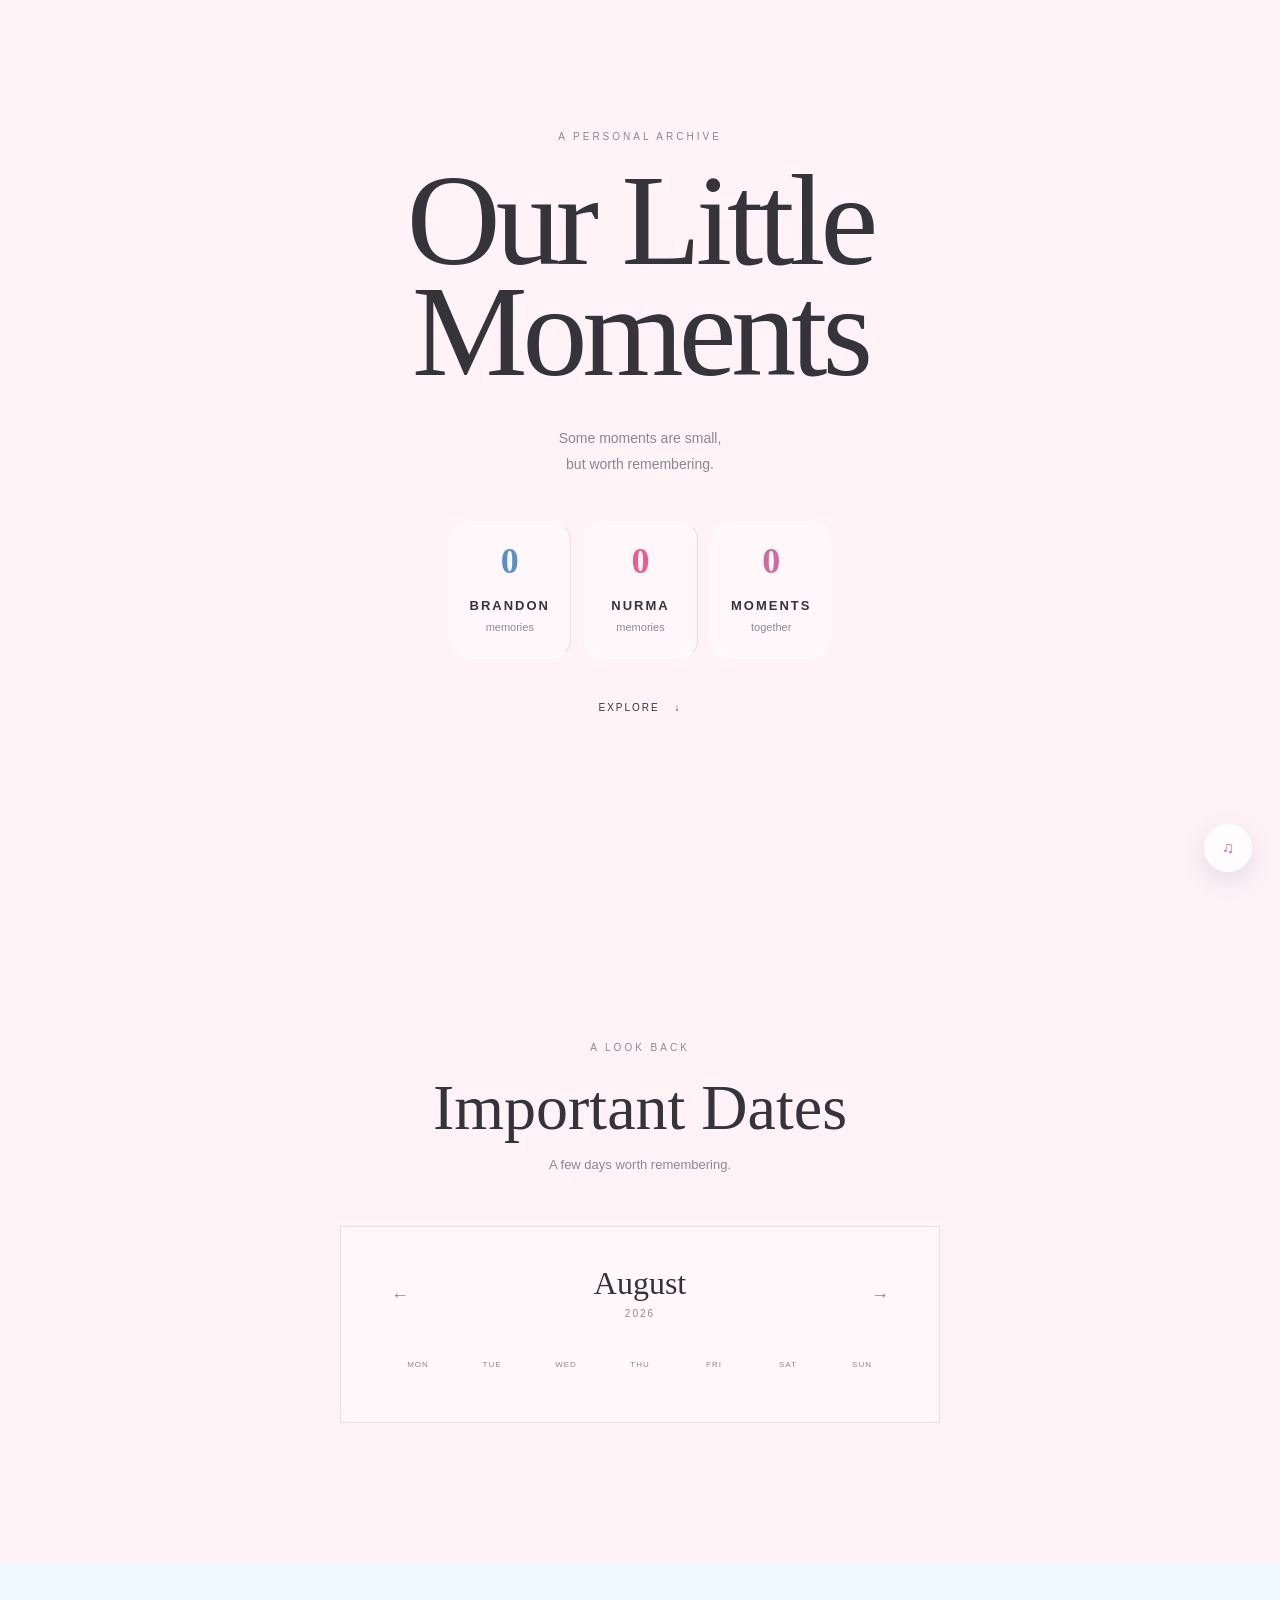
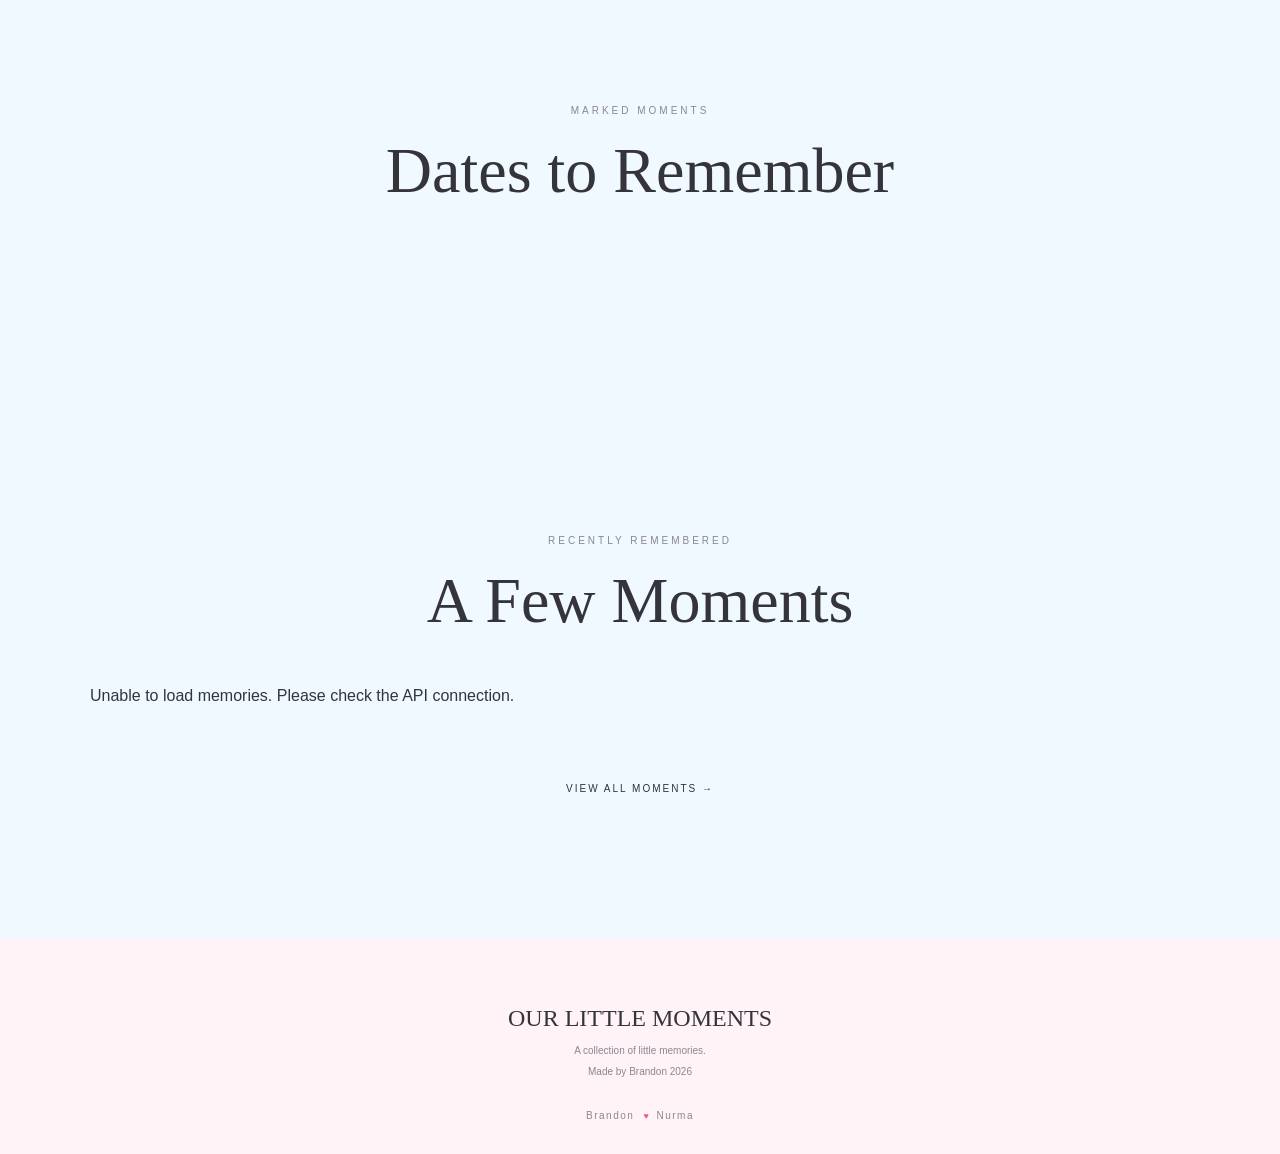
==== commit 90a99301: "Update website and background music" ====
--- a/index.html
+++ b/index.html
@@ -349,33 +349,19 @@
 
         <div class="calendar-weekdays">
 
-          <span>
-            MON
-          </span>
-
-          <span>
-            TUE
-          </span>
-
-          <span>
-            WED
-          </span>
-
-          <span>
-            THU
-          </span>
-
-          <span>
-            FRI
-          </span>
-
-          <span>
-            SAT
-          </span>
-
-          <span>
-            SUN
-          </span>
+          <span>MON</span>
+
+          <span>TUE</span>
+
+          <span>WED</span>
+
+          <span>THU</span>
+
+          <span>FRI</span>
+
+          <span>SAT</span>
+
+          <span>SUN</span>
 
         </div>
 
@@ -551,12 +537,64 @@
 
 
   <!-- =========================================
+       GLOBAL MUSIC PLAYER
+  ========================================== -->
+
+  <!--
+       YouTube Player Container
+       Video akan diputar secara tersembunyi.
+  -->
+
+  <div
+    id="youtubePlayer"
+    aria-hidden="true"
+  ></div>
+
+
+  <!-- =========================================
+       MUSIC BUTTON
+  ========================================== -->
+
+  <button
+    id="musicButton"
+    class="music-button"
+    aria-label="Play music"
+    title="Play music"
+    type="button"
+  >
+
+    <span id="musicIcon">
+      ♫
+    </span>
+
+  </button>
+
+
+  <!-- =========================================
        JAVASCRIPT
   ========================================== -->
 
+  <!--
+       MAIN WEBSITE SCRIPT
+  -->
+
   <script src="script.js"></script>
 
 
+  <!--
+       YOUTUBE IFRAME PLAYER API
+  -->
+
+  <script src="https://www.youtube.com/iframe_api"></script>
+
+
+  <!--
+       GLOBAL MUSIC SYSTEM
+  -->
+
+  <script src="music.js"></script>
+
+
 </body>
 
 </html>
--- a/style.css
+++ b/style.css
@@ -8,56 +8,52 @@
      BACKGROUND
   ========================= */
 
-  --background: #FFF3F8;
-  --surface: #EFF9FF;
-
+  --background: #fff3f8;
+  --surface: #eff9ff;
 
   /* =========================
      PRIMARY COLORS
   ========================= */
 
-  --pink-soft: #FFF3F8;
-  --pink-hard: #E85D91;
-
+  --pink-soft: #fff3f8;
+  --pink-hard: #e85d91;
 
   /* =========================
      SECONDARY COLORS
   ========================= */
 
-  --blue-soft: #EFF9FF;
-  --blue-hard: #3FA9D8;
-
+  --blue-soft: #eff9ff;
+  --blue-hard: #3fa9d8;
 
   /* =========================
      NEUTRAL
   ========================= */
 
-  --text: #34343A;
-  --muted: #8B8790;
-  --border: #EADDE4;
-  --white: #FFFFFF;
-
-}
-
+  --text: #34343a;
+  --muted: #8b8790;
+  --border: #eadde4;
+  --white: #ffffff;
+
+}
+
+
+/* ============================================
+   RESET
+============================================ */
 
 * {
-
   margin: 0;
   padding: 0;
   box-sizing: border-box;
-
 }
 
 
 html {
-
   scroll-behavior: smooth;
-
 }
 
 
 body {
-
   background: var(--background);
   color: var(--text);
 
@@ -66,18 +62,12 @@
     sans-serif;
 
   line-height: 1.6;
-
 }
 
 
 button {
-
   font-family: inherit;
-
-}
-
-
-
+}
 
 
 /* ============================================
@@ -91,6 +81,7 @@
   display: flex;
 
   align-items: center;
+
   justify-content: center;
 
   text-align: center;
@@ -161,6 +152,10 @@
 }
 
 
+/* ============================================
+   EXPLORE BUTTON
+============================================ */
+
 .explore-button {
 
   background: none;
@@ -198,9 +193,6 @@
     translateY(4px);
 
 }
-
-
-
 
 
 /* ============================================
@@ -298,8 +290,7 @@
 
   font-weight: 600;
 
-  color:
-    #34343d;
+  color: #34343d;
 
 }
 
@@ -310,13 +301,9 @@
 
   font-size: 11px;
 
-  color:
-    #8a8a96;
-
-}
-
-
-
+  color: #8a8a96;
+
+}
 
 
 /* ============================================
@@ -326,13 +313,9 @@
 .hero-summary-item[data-category="brandon"]
 .summary-number {
 
-  color:
-    #5b8fc9;
-
-}
-
-
-
+  color: #5b8fc9;
+
+}
 
 
 /* ============================================
@@ -342,13 +325,9 @@
 .hero-summary-item[data-category="nurma"]
 .summary-number {
 
-  color:
-    #e85d8c;
-
-}
-
-
-
+  color: #e85d8c;
+
+}
 
 
 /* ============================================
@@ -358,39 +337,14 @@
 .hero-summary-item[data-category="moments"]
 .summary-number {
 
-  color:
-    #d36a9d;
-
-}
-
-
-
+  color: #d36a9d;
+
+}
 
 
 /* ============================================
    RECENT MOMENTS PREVIEW
 ============================================ */
-
-/*
-   A FEW MOMENTS
-
-   Urutan:
-   OLDEST → NEWEST
-
-   Berbeda dengan Featured Moments
-   yang tetap:
-   NEWEST → OLDEST
-
-   Desktop:
-   - Bisa horizontal scroll
-   - Scrollbar disembunyikan
-   - Tidak menggunakan carousel animation
-
-   Mobile:
-   - Tetap bisa swipe ke kanan
-   - Scroll horizontal native
-*/
-
 
 .recent-moments-preview {
 
@@ -402,37 +356,20 @@
     32px auto 0;
 
   overflow-x: auto;
+
   overflow-y: hidden;
 
   position: relative;
 
-  /*
-   * Native horizontal scrolling.
-   */
-
   -webkit-overflow-scrolling: touch;
 
-  /*
-   * Scrollbar disembunyikan
-   * tetapi scrolling tetap aktif.
-   */
-
   scrollbar-width: none;
 
-  /*
-   * Optional smooth scrolling
-   * saat browser melakukan scroll.
-   */
-
   scroll-behavior: smooth;
 
 }
 
 
-/*
- * Chrome / Safari / Edge
- */
-
 .recent-moments-preview::-webkit-scrollbar {
 
   display: none;
@@ -440,9 +377,6 @@
 }
 
 
-
-
-
 /* ============================================
    RECENT PREVIEW WRAPPER
 ============================================ */
@@ -458,9 +392,6 @@
 }
 
 
-
-
-
 /* ============================================
    RECENT PREVIEW TRACK
 ============================================ */
@@ -480,16 +411,6 @@
   max-width: none;
 
   gap: 14px;
-
-  /*
-   * Jangan menggunakan:
-   *
-   * justify-content: center;
-   *
-   * Track harus dimulai dari kiri
-   * agar urutan oldest → newest
-   * dapat dibaca secara natural.
-   */
 
   will-change: transform;
 
@@ -497,9 +418,6 @@
     translate3d(0, 0, 0);
 
 }
-
-
-
 
 
 /* ============================================
@@ -542,9 +460,6 @@
 }
 
 
-
-
-
 /* ============================================
    RECENT PREVIEW IMAGE
 ============================================ */
@@ -573,9 +488,6 @@
 }
 
 
-
-
-
 /* ============================================
    PHOTO HOVER
 ============================================ */
@@ -588,9 +500,6 @@
 }
 
 
-
-
-
 /* ============================================
    REMOVE ENTER / EXIT EFFECT
 ============================================ */
@@ -617,9 +526,6 @@
 }
 
 
-
-
-
 /* ============================================
    EMPTY STATE
 ============================================ */
@@ -629,9 +535,6 @@
   display: none;
 
 }
-
-
-
 
 
 /* ============================================
@@ -655,6 +558,10 @@
 
 }
 
+
+/* ============================================
+   SECTION HEADING
+============================================ */
 
 .section-heading {
 
@@ -699,9 +606,6 @@
 }
 
 
-
-
-
 /* ============================================
    CALENDAR
 ============================================ */
@@ -842,9 +746,6 @@
 }
 
 
-
-
-
 /* ============================================
    MEMORY DATE
 ============================================ */
@@ -874,9 +775,6 @@
     var(--pink-hard);
 
 }
-
-
-
 
 
 /* ============================================
@@ -926,9 +824,6 @@
 }
 
 
-
-
-
 /* ============================================
    TODAY + MEMORY
 ============================================ */
@@ -941,9 +836,6 @@
 }
 
 
-
-
-
 /* ============================================
    SELECTED DATE
 ============================================ */
@@ -985,9 +877,6 @@
   z-index: 1;
 
 }
-
-
-
 
 
 /* ============================================
@@ -1029,9 +918,6 @@
 }
 
 
-
-
-
 /* ============================================
    SELECTED MOMENT
 ============================================ */
@@ -1115,9 +1001,6 @@
 }
 
 
-
-
-
 /* ============================================
    IMPORTANT DATES
 ============================================ */
@@ -1211,9 +1094,6 @@
 }
 
 
-
-
-
 /* ============================================
    SUMMARY
 ============================================ */
@@ -1303,9 +1183,6 @@
 }
 
 
-
-
-
 /* ============================================
    FEATURED MOMENTS
 ============================================ */
@@ -1441,9 +1318,6 @@
 }
 
 
-
-
-
 /* ============================================
    FOOTER
 ============================================ */
@@ -1482,9 +1356,6 @@
 }
 
 
-
-
-
 /* ============================================
    FOOTER SUBTITLE
 ============================================ */
@@ -1496,9 +1367,6 @@
 }
 
 
-
-
-
 /* ============================================
    FOOTER SITE CREDIT
 ============================================ */
@@ -1508,9 +1376,6 @@
   display: block;
 
 }
-
-
-
 
 
 /* ============================================
@@ -1553,20 +1418,14 @@
 }
 
 
-
-
-
-/* ============================================
-   HEART ICON
-============================================ */
-
 .site-watermark .heart-icon {
 
   display: inline;
 
   margin: 0 5px;
 
-  color: var(--pink-hard);
+  color:
+    var(--pink-hard);
 
   font-size: 9px;
 
@@ -1575,9 +1434,6 @@
   vertical-align: middle;
 
 }
-
-
-
 
 
 /* ============================================
@@ -1605,9 +1461,6 @@
   }
 
 }
-
-
-
 
 
 /* ============================================
@@ -1767,9 +1620,6 @@
 }
 
 
-
-
-
 /* ============================================
    PHOTO INTERACTION
 ============================================ */
@@ -1779,6 +1629,9 @@
 
   cursor: pointer;
 
+  transition:
+    transform 0.25s ease;
+
 }
 
 
@@ -1791,7 +1644,359 @@
 }
 
 
-
+/* ============================================
+   GLOBAL FLOATING MUSIC SYSTEM
+============================================ */
+
+/*
+   YouTube player tetap tersembunyi.
+
+   Yang terlihat hanya music button
+   dan music title pill.
+
+   music.js menggunakan:
+
+   #youtubePlayer
+   #musicButton
+   #musicIcon
+   #musicTitle
+*/
+
+
+#youtubePlayer {
+
+  position: fixed;
+
+  width: 1px;
+
+  height: 1px;
+
+  left: -9999px;
+
+  top: -9999px;
+
+  opacity: 0;
+
+  pointer-events: none;
+
+  overflow: hidden;
+
+}
+
+
+/* ============================================
+   MUSIC BUTTON CONTAINER
+============================================ */
+
+/*
+   Posisi floating music button.
+*/
+
+.music-button {
+
+  position: fixed;
+
+  right: 24px;
+
+  bottom: 24px;
+
+  z-index: 9998;
+
+  width: 46px;
+
+  height: 46px;
+
+  display: flex;
+
+  align-items: center;
+
+  justify-content: center;
+
+  gap: 0;
+
+  border:
+    1px solid
+    rgba(255, 255, 255, 0.8);
+
+  border-radius: 50%;
+
+  background:
+    rgba(255, 255, 255, 0.72);
+
+  color:
+    var(--text);
+
+  box-shadow:
+    0 8px 25px
+    rgba(70, 70, 90, 0.14);
+
+  backdrop-filter:
+    blur(12px);
+
+  -webkit-backdrop-filter:
+    blur(12px);
+
+  cursor: pointer;
+
+  font-size: 17px;
+
+  line-height: 1;
+
+  overflow: hidden;
+
+  white-space: nowrap;
+
+  transition:
+    width 0.35s ease,
+    border-radius 0.35s ease,
+    transform 0.25s ease,
+    background 0.25s ease,
+    box-shadow 0.25s ease;
+
+}
+
+
+/* ============================================
+   MUSIC BUTTON EXPANDED
+============================================ */
+
+/*
+   State ini ditambahkan oleh music.js
+   ketika judul lagu ingin ditampilkan.
+*/
+
+.music-button.music-expanded {
+
+  width: min(
+    300px,
+    calc(100vw - 32px)
+  );
+
+  border-radius: 24px;
+
+  justify-content: flex-start;
+
+  gap: 2px;
+
+  padding:
+    0 16px 0 13px;
+
+}
+
+
+/* ============================================
+   MUSIC BUTTON HOVER
+============================================ */
+
+.music-button:hover {
+
+  transform:
+    translateY(-3px)
+    scale(1.04);
+
+  background:
+    rgba(255, 255, 255, 0.9);
+
+  box-shadow:
+    0 12px 30px
+    rgba(70, 70, 90, 0.18);
+
+}
+
+
+.music-button:active {
+
+  transform:
+    scale(0.94);
+
+}
+
+
+.music-button:focus-visible {
+
+  outline:
+    2px solid
+    var(--pink-hard);
+
+  outline-offset: 3px;
+
+}
+
+
+/* ============================================
+   MUSIC ICON
+============================================ */
+
+#musicIcon {
+
+  flex:
+    0 0 46px;
+
+  width: 46px;
+
+  height: 46px;
+
+  display: flex;
+
+  align-items: center;
+
+  justify-content: center;
+
+  margin: 0;
+
+  color:
+    var(--pink-hard);
+
+  font-size: 16px;
+
+  line-height: 1;
+
+  transition:
+    transform 0.25s ease;
+
+}
+
+
+/* ============================================
+   MUSIC TITLE
+============================================ */
+
+/*
+   Judul lagu disembunyikan ketika
+   button berada dalam keadaan normal.
+
+   music.js akan mengubah class:
+
+   .music-expanded
+*/
+
+#musicTitle {
+
+  display: block;
+
+  min-width: 0;
+
+  max-width: 220px;
+
+  overflow: hidden;
+
+  text-overflow: ellipsis;
+
+  white-space: nowrap;
+
+  font-family:
+    "DM Sans",
+    sans-serif;
+
+  font-size: 11px;
+
+  font-weight: 500;
+
+  letter-spacing: 0.1px;
+
+  color:
+    var(--text);
+
+  opacity: 0;
+
+  transform:
+    translateX(-8px);
+
+  pointer-events: none;
+
+  transition:
+    opacity 0.25s ease,
+    transform 0.25s ease;
+
+}
+
+
+/* ============================================
+   MUSIC TITLE VISIBLE
+============================================ */
+
+.music-button.music-expanded #musicTitle {
+
+  opacity: 1;
+
+  transform:
+    translateX(0);
+
+}
+
+
+/* ============================================
+   MUSIC PLAYING STATE
+============================================ */
+
+.music-button.music-playing {
+
+  background:
+    rgba(255, 243, 248, 0.88);
+
+  border-color:
+    rgba(232, 93, 145, 0.25);
+
+  box-shadow:
+    0 8px 28px
+    rgba(232, 93, 145, 0.18);
+
+}
+
+
+.music-button.music-playing #musicIcon {
+
+  transform:
+    scale(1.05);
+
+}
+
+
+/* ============================================
+   MUSIC TITLE PLAYING
+============================================ */
+
+.music-button.music-playing #musicTitle {
+
+  color:
+    var(--text);
+
+}
+
+
+/* ============================================
+   MUSIC TITLE FADE
+============================================ */
+
+@keyframes musicTitleIn {
+
+  from {
+
+    opacity: 0;
+
+    transform:
+      translateX(-8px);
+
+  }
+
+  to {
+
+    opacity: 1;
+
+    transform:
+      translateX(0);
+
+  }
+
+}
+
+
+.music-button.music-expanded #musicTitle {
+
+  animation:
+    musicTitleIn 0.3s ease forwards;
+
+}
 
 
 /* ============================================
@@ -1855,28 +2060,12 @@
     height: 42px;
 
   }
-
-
-
 
 
   /* =========================================
      DESKTOP A FEW MOMENTS
   ========================================== */
 
-  /*
-   * Pada desktop sekarang section ini
-   * TIDAK lagi dikunci pada 3 foto.
-   *
-   * User dapat melakukan:
-   *
-   * ← scroll kiri
-   * → scroll kanan
-   *
-   * menggunakan mouse wheel / trackpad /
-   * shift + wheel / scrollbar jika diperlukan.
-   */
-
   .recent-moments-preview {
 
     width: 100%;
@@ -1947,10 +2136,54 @@
 
   }
 
-}
-
-
-
+
+  /* =========================================
+     DESKTOP MUSIC BUTTON
+  ========================================== */
+
+  .music-button {
+
+    right: 28px;
+
+    bottom: 28px;
+
+    width: 48px;
+
+    height: 48px;
+
+  }
+
+
+  #musicIcon {
+
+    flex-basis: 48px;
+
+    width: 48px;
+
+    height: 48px;
+
+  }
+
+
+  .music-button.music-expanded {
+
+    width: min(
+      330px,
+      calc(100vw - 56px)
+    );
+
+  }
+
+
+  #musicTitle {
+
+    max-width: 250px;
+
+    font-size: 11px;
+
+  }
+
+}
 
 
 /* ============================================
@@ -1972,9 +2205,6 @@
       80px 20px;
 
   }
-
-
-
 
 
   /* =========================================
@@ -2035,9 +2265,6 @@
   }
 
 
-
-
-
   /* =========================================
      HERO SUMMARY
   ========================================== */
@@ -2089,28 +2316,10 @@
   }
 
 
-
-
-
   /* =========================================
      RECENT PHOTO PREVIEW MOBILE
   ========================================== */
 
-  /*
-   * MOBILE:
-   *
-   * Tetap horizontal scroll.
-   *
-   * 3 foto pertama terlihat.
-   *
-   * Foto berikutnya dapat di-swipe
-   * ke kanan secara native.
-   *
-   * Urutan:
-   *
-   * OLDEST → NEWEST
-   */
-
   .recent-moments-preview {
 
     width: 100%;
@@ -2211,9 +2420,6 @@
     object-fit: cover;
 
   }
-
-
-
 
 
   /* =========================================
@@ -2252,9 +2458,6 @@
   }
 
 
-
-
-
   /* =========================================
      CALENDAR
   ========================================== */
@@ -2372,9 +2575,6 @@
   }
 
 
-
-
-
   /* =========================================
      SELECTED MOMENT
   ========================================== */
@@ -2416,9 +2616,6 @@
   }
 
 
-
-
-
   /* =========================================
      IMPORTANT DATES
   ========================================== */
@@ -2494,9 +2691,6 @@
   }
 
 
-
-
-
   /* =========================================
      SUMMARY
   ========================================== */
@@ -2569,9 +2763,6 @@
   }
 
 
-
-
-
   /* =========================================
      FEATURED MOMENTS
   ========================================== */
@@ -2657,9 +2848,6 @@
   }
 
 
-
-
-
   /* =========================================
      VIEW ALL
   ========================================== */
@@ -2674,9 +2862,6 @@
   }
 
 
-
-
-
   /* =========================================
      FOOTER
   ========================================== */
@@ -2727,16 +2912,14 @@
 
     margin: 0 4px;
 
-    color: var(--pink-hard);
+    color:
+      var(--pink-hard);
 
     font-size: 8px;
 
     letter-spacing: 0;
 
   }
-
-
-
 
 
   /* =========================================
@@ -2786,10 +2969,166 @@
 
   }
 
-}
-
-
-
+
+  /* =========================================
+     MOBILE MUSIC BUTTON
+  ========================================== */
+
+  .music-button {
+
+    right: 16px;
+
+    bottom: 16px;
+
+    width: 40px;
+
+    height: 40px;
+
+    font-size: 14px;
+
+    box-shadow:
+      0 6px 18px
+      rgba(70, 70, 90, 0.14);
+
+  }
+
+
+  #musicIcon {
+
+    flex:
+      0 0 40px;
+
+    width: 40px;
+
+    height: 40px;
+
+    font-size: 14px;
+
+  }
+
+
+  /* =========================================
+     MOBILE MUSIC EXPANDED
+  ========================================== */
+
+  .music-button.music-expanded {
+
+    width:
+      min(
+        270px,
+        calc(100vw - 32px)
+      );
+
+    height: 40px;
+
+    border-radius: 22px;
+
+    padding:
+      0 12px 0 0;
+
+    gap: 6px;
+
+  }
+
+
+  #musicTitle {
+
+    max-width:
+      calc(100vw - 85px);
+
+    font-size: 10px;
+
+    letter-spacing: 0;
+
+  }
+
+}
+
+
+/* ============================================
+   VERY SMALL MOBILE
+============================================ */
+
+@media (max-width: 380px) {
+
+  .music-button {
+
+    right: 12px;
+
+    bottom: 12px;
+
+    width: 38px;
+
+    height: 38px;
+
+  }
+
+
+  #musicIcon {
+
+    flex:
+      0 0 38px;
+
+    width: 38px;
+
+    height: 38px;
+
+    font-size: 13px;
+
+  }
+
+
+  .music-button.music-expanded {
+
+    width:
+      calc(100vw - 24px);
+
+    height: 38px;
+
+    border-radius: 20px;
+
+  }
+
+
+  #musicTitle {
+
+    max-width:
+      calc(100vw - 70px);
+
+    font-size: 9px;
+
+  }
+
+
+  .hero-summary {
+
+    gap: 6px;
+
+  }
+
+
+  .hero-summary-item {
+
+    padding:
+      13px 5px;
+
+  }
+
+
+  .hero-summary-item .summary-number {
+
+    font-size: 27px;
+
+  }
+
+
+  .hero-summary-item .summary-label {
+
+    font-size: 10px;
+
+  }
+
+}
 
 
 /* ============================================
@@ -2835,4 +3174,14 @@
 
   }
 
+
+  .music-button,
+  #musicTitle {
+
+    transition: none;
+
+    animation: none;
+
+  }
+
 }
